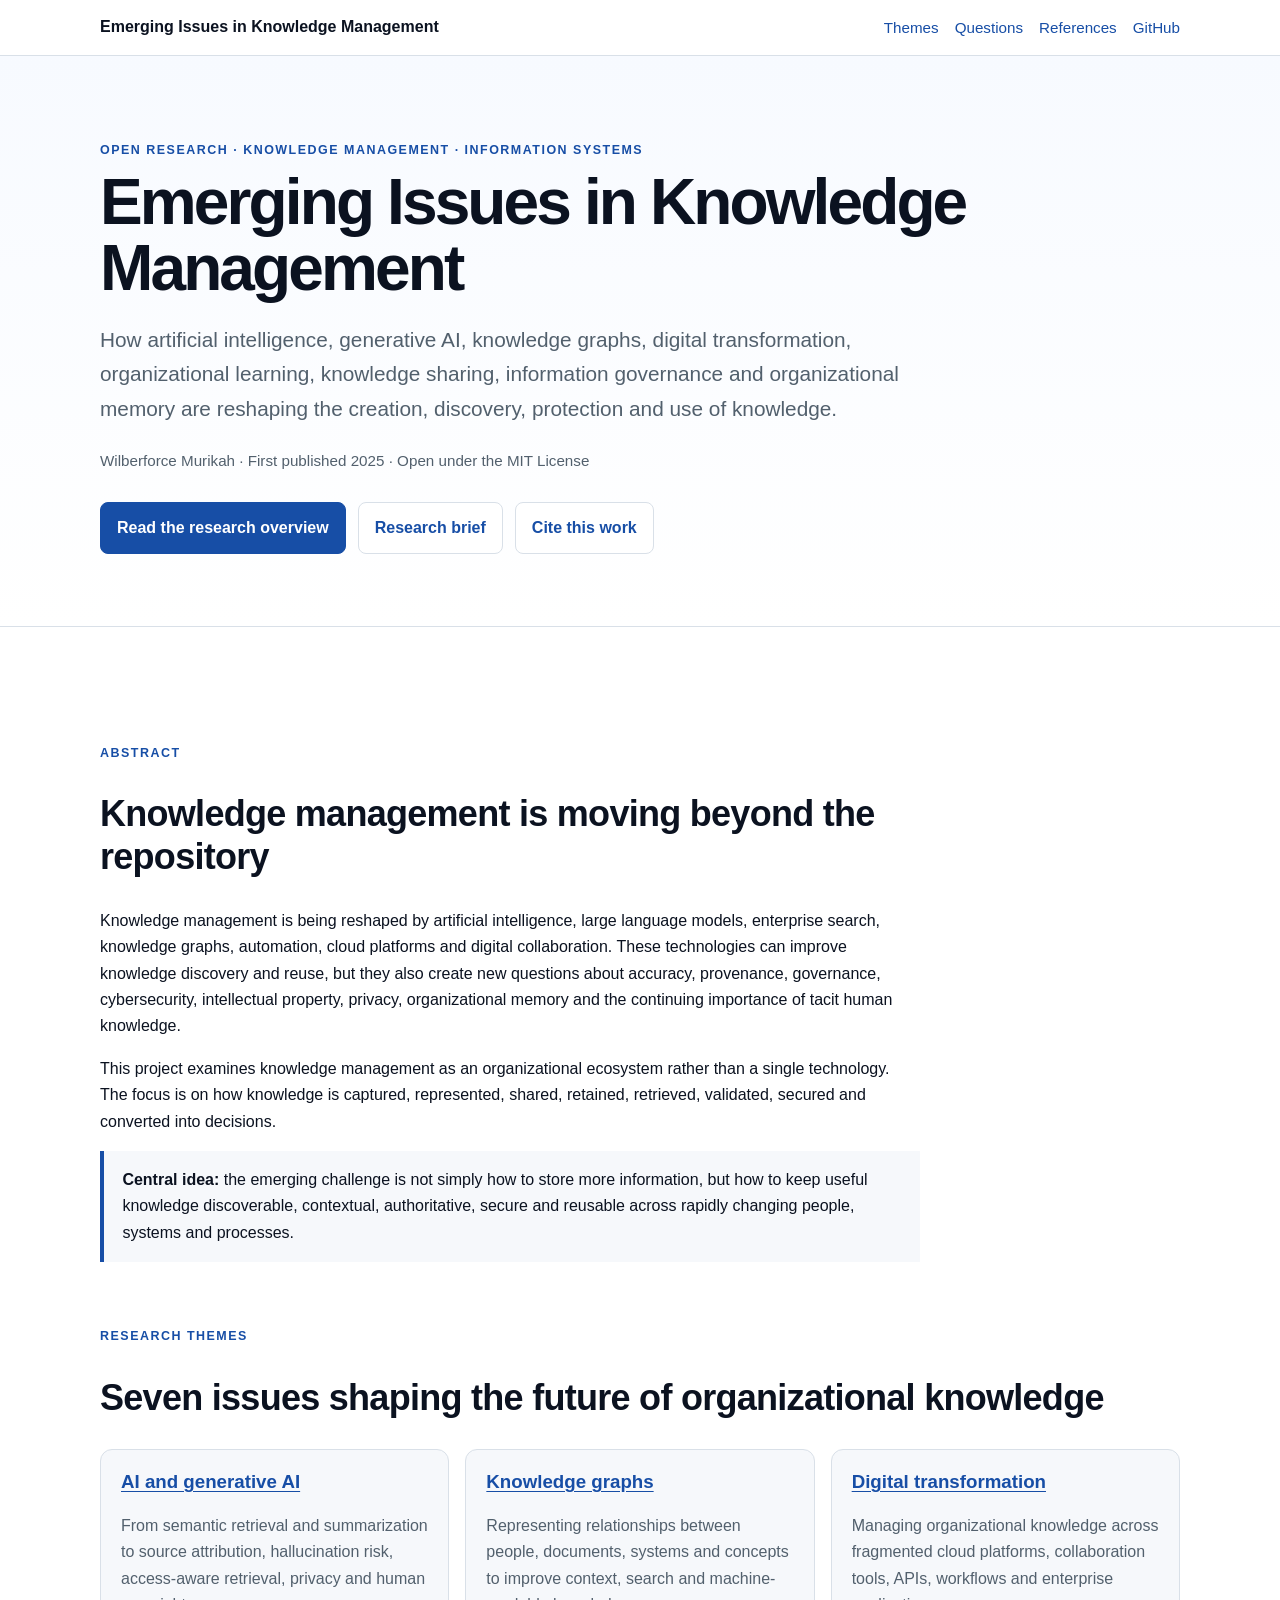
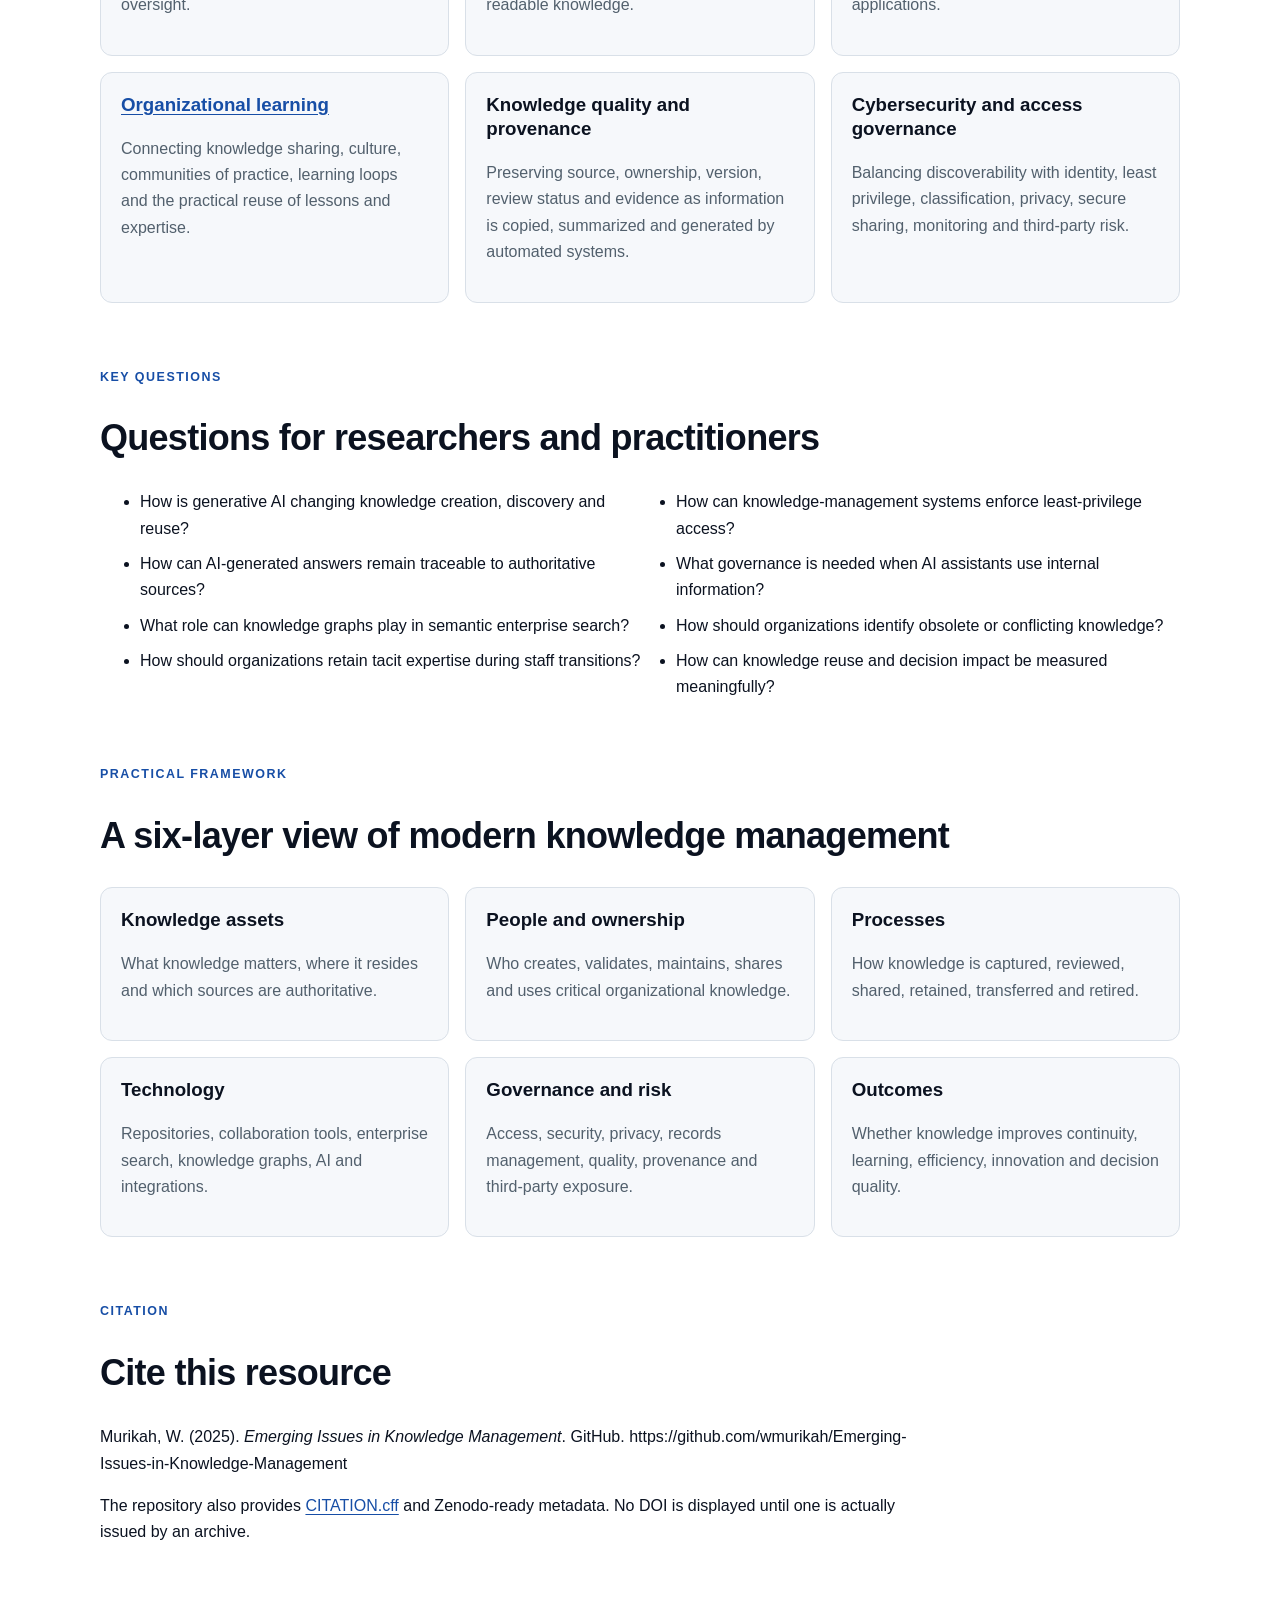
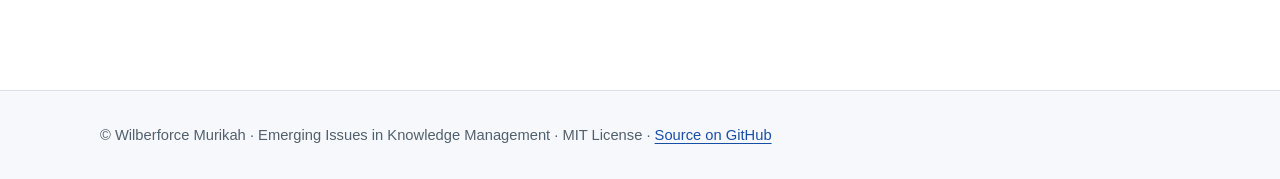
==== docs/index.html @ 7f4f055b "site: add search-optimized research landing page" ====
<!doctype html>
<html lang="en">
<head>
  <meta charset="utf-8">
  <meta name="viewport" content="width=device-width, initial-scale=1">
  <title>Emerging Issues in Knowledge Management | Wilberforce Murikah</title>
  <meta name="description" content="Open research on emerging issues in knowledge management: artificial intelligence, generative AI, knowledge graphs, digital transformation, organizational learning, knowledge sharing, knowledge retention, provenance, cybersecurity and organizational memory.">
  <meta name="author" content="Wilberforce Murikah">
  <meta name="keywords" content="knowledge management, artificial intelligence, generative AI, knowledge graphs, digital transformation, organizational learning, knowledge sharing, knowledge retention, organizational memory, information governance, information systems">
  <meta name="robots" content="index,follow,max-image-preview:large,max-snippet:-1,max-video-preview:-1">
  <link rel="canonical" href="https://wmurikah.github.io/Emerging-Issues-in-Knowledge-Management/">
  <link rel="stylesheet" href="styles.css">

  <meta property="og:type" content="article">
  <meta property="og:title" content="Emerging Issues in Knowledge Management">
  <meta property="og:description" content="Research on AI, knowledge graphs, digital transformation, organizational learning, knowledge sharing, knowledge retention and the future of organizational knowledge.">
  <meta property="og:url" content="https://wmurikah.github.io/Emerging-Issues-in-Knowledge-Management/">
  <meta property="og:site_name" content="Emerging Issues in Knowledge Management">
  <meta property="og:image" content="https://github.com/user-attachments/assets/1911fac4-5793-41a7-95f2-7dd977561d14">
  <meta name="twitter:card" content="summary_large_image">
  <meta name="twitter:title" content="Emerging Issues in Knowledge Management">
  <meta name="twitter:description" content="An open research resource on AI, knowledge graphs, digital transformation and organizational knowledge.">

  <meta name="citation_title" content="Emerging Issues in Knowledge Management">
  <meta name="citation_author" content="Murikah, Wilberforce">
  <meta name="citation_publication_date" content="2025">
  <meta name="citation_language" content="en">
  <meta name="citation_public_url" content="https://wmurikah.github.io/Emerging-Issues-in-Knowledge-Management/">

  <script type="application/ld+json">
  {
    "@context": "https://schema.org",
    "@type": "ScholarlyArticle",
    "headline": "Emerging Issues in Knowledge Management",
    "name": "Emerging Issues in Knowledge Management",
    "description": "An open research and learning resource examining artificial intelligence, generative AI, knowledge graphs, digital transformation, organizational learning, knowledge sharing, knowledge retention, provenance, information governance, cybersecurity and organizational memory.",
    "author": {
      "@type": "Person",
      "name": "Wilberforce Murikah",
      "url": "https://github.com/wmurikah"
    },
    "datePublished": "2025",
    "inLanguage": "en",
    "license": "https://opensource.org/license/mit",
    "url": "https://wmurikah.github.io/Emerging-Issues-in-Knowledge-Management/",
    "sameAs": "https://github.com/wmurikah/Emerging-Issues-in-Knowledge-Management",
    "keywords": [
      "knowledge management",
      "artificial intelligence",
      "generative AI",
      "knowledge graphs",
      "digital transformation",
      "organizational learning",
      "knowledge sharing",
      "knowledge retention",
      "organizational memory",
      "information governance",
      "information systems"
    ]
  }
  </script>
</head>
<body>
<a class="skip-link" href="#main">Skip to content</a>
<header class="site-header">
  <nav class="nav" aria-label="Primary navigation">
    <a class="brand" href="./">Emerging Issues in Knowledge Management</a>
    <div class="nav-links">
      <a href="#themes">Themes</a>
      <a href="#questions">Questions</a>
      <a href="references.html">References</a>
      <a href="https://github.com/wmurikah/Emerging-Issues-in-Knowledge-Management">GitHub</a>
    </div>
  </nav>
</header>

<section class="hero">
  <div class="hero-inner">
    <div class="eyebrow">Open research · Knowledge Management · Information Systems</div>
    <h1>Emerging Issues in Knowledge Management</h1>
    <p class="lead">How artificial intelligence, generative AI, knowledge graphs, digital transformation, organizational learning, knowledge sharing, information governance and organizational memory are reshaping the creation, discovery, protection and use of knowledge.</p>
    <p class="meta">Wilberforce Murikah · First published 2025 · Open under the MIT License</p>
    <div class="actions">
      <a class="button primary" href="#abstract">Read the research overview</a>
      <a class="button" href="https://github.com/wmurikah/Emerging-Issues-in-Knowledge-Management/blob/main/research-brief.md">Research brief</a>
      <a class="button" href="https://github.com/wmurikah/Emerging-Issues-in-Knowledge-Management/blob/main/CITATION.cff">Cite this work</a>
    </div>
  </div>
</section>

<main id="main">
  <section id="abstract">
    <div class="eyebrow">Abstract</div>
    <div class="copy">
      <h2>Knowledge management is moving beyond the repository</h2>
      <p>Knowledge management is being reshaped by artificial intelligence, large language models, enterprise search, knowledge graphs, automation, cloud platforms and digital collaboration. These technologies can improve knowledge discovery and reuse, but they also create new questions about accuracy, provenance, governance, cybersecurity, intellectual property, privacy, organizational memory and the continuing importance of tacit human knowledge.</p>
      <p>This project examines knowledge management as an organizational ecosystem rather than a single technology. The focus is on how knowledge is captured, represented, shared, retained, retrieved, validated, secured and converted into decisions.</p>
      <div class="callout"><strong>Central idea:</strong> the emerging challenge is not simply how to store more information, but how to keep useful knowledge discoverable, contextual, authoritative, secure and reusable across rapidly changing people, systems and processes.</div>
    </div>
  </section>

  <section id="themes">
    <div class="eyebrow">Research themes</div>
    <h2>Seven issues shaping the future of organizational knowledge</h2>
    <div class="grid">
      <article class="card">
        <h3><a href="ai-in-knowledge-management.html">AI and generative AI</a></h3>
        <p>From semantic retrieval and summarization to source attribution, hallucination risk, access-aware retrieval, privacy and human oversight.</p>
      </article>
      <article class="card">
        <h3><a href="knowledge-graphs.html">Knowledge graphs</a></h3>
        <p>Representing relationships between people, documents, systems and concepts to improve context, search and machine-readable knowledge.</p>
      </article>
      <article class="card">
        <h3><a href="digital-transformation.html">Digital transformation</a></h3>
        <p>Managing organizational knowledge across fragmented cloud platforms, collaboration tools, APIs, workflows and enterprise applications.</p>
      </article>
      <article class="card">
        <h3><a href="organizational-learning.html">Organizational learning</a></h3>
        <p>Connecting knowledge sharing, culture, communities of practice, learning loops and the practical reuse of lessons and expertise.</p>
      </article>
      <article class="card">
        <h3>Knowledge quality and provenance</h3>
        <p>Preserving source, ownership, version, review status and evidence as information is copied, summarized and generated by automated systems.</p>
      </article>
      <article class="card">
        <h3>Cybersecurity and access governance</h3>
        <p>Balancing discoverability with identity, least privilege, classification, privacy, secure sharing, monitoring and third-party risk.</p>
      </article>
    </div>
  </section>

  <section id="questions">
    <div class="eyebrow">Key questions</div>
    <h2>Questions for researchers and practitioners</h2>
    <ul class="topic-list">
      <li>How is generative AI changing knowledge creation, discovery and reuse?</li>
      <li>How can AI-generated answers remain traceable to authoritative sources?</li>
      <li>What role can knowledge graphs play in semantic enterprise search?</li>
      <li>How should organizations retain tacit expertise during staff transitions?</li>
      <li>How can knowledge-management systems enforce least-privilege access?</li>
      <li>What governance is needed when AI assistants use internal information?</li>
      <li>How should organizations identify obsolete or conflicting knowledge?</li>
      <li>How can knowledge reuse and decision impact be measured meaningfully?</li>
    </ul>
  </section>

  <section>
    <div class="eyebrow">Practical framework</div>
    <h2>A six-layer view of modern knowledge management</h2>
    <div class="grid">
      <article class="card"><h3>Knowledge assets</h3><p>What knowledge matters, where it resides and which sources are authoritative.</p></article>
      <article class="card"><h3>People and ownership</h3><p>Who creates, validates, maintains, shares and uses critical organizational knowledge.</p></article>
      <article class="card"><h3>Processes</h3><p>How knowledge is captured, reviewed, shared, retained, transferred and retired.</p></article>
      <article class="card"><h3>Technology</h3><p>Repositories, collaboration tools, enterprise search, knowledge graphs, AI and integrations.</p></article>
      <article class="card"><h3>Governance and risk</h3><p>Access, security, privacy, records management, quality, provenance and third-party exposure.</p></article>
      <article class="card"><h3>Outcomes</h3><p>Whether knowledge improves continuity, learning, efficiency, innovation and decision quality.</p></article>
    </div>
  </section>

  <section>
    <div class="eyebrow">Citation</div>
    <div class="copy">
      <h2>Cite this resource</h2>
      <p>Murikah, W. (2025). <em>Emerging Issues in Knowledge Management</em>. GitHub. https://github.com/wmurikah/Emerging-Issues-in-Knowledge-Management</p>
      <p>The repository also provides <a href="https://github.com/wmurikah/Emerging-Issues-in-Knowledge-Management/blob/main/CITATION.cff">CITATION.cff</a> and Zenodo-ready metadata. No DOI is displayed until one is actually issued by an archive.</p>
    </div>
  </section>
</main>

<footer class="site-footer">
  <div class="footer-inner">© Wilberforce Murikah · Emerging Issues in Knowledge Management · MIT License · <a href="https://github.com/wmurikah/Emerging-Issues-in-Knowledge-Management">Source on GitHub</a></div>
</footer>
</body>
</html>
---- docs/styles.css ----
:root {
  --ink: #0b1220;
  --muted: #52606d;
  --paper: #ffffff;
  --surface: #f6f8fb;
  --line: #d9e0e8;
  --accent: #174ea6;
  --accent-dark: #10386f;
  --max: 1120px;
}

* { box-sizing: border-box; }
html { scroll-behavior: smooth; }
body {
  margin: 0;
  color: var(--ink);
  background: var(--paper);
  font-family: Inter, ui-sans-serif, -apple-system, BlinkMacSystemFont, "Segoe UI", sans-serif;
  line-height: 1.65;
}

a { color: var(--accent); text-underline-offset: 3px; }
a:hover { color: var(--accent-dark); }

.skip-link {
  position: absolute;
  left: -9999px;
  top: 0;
}
.skip-link:focus {
  left: 1rem;
  top: 1rem;
  z-index: 1000;
  background: #fff;
  padding: .75rem 1rem;
  border: 2px solid var(--ink);
}

.site-header {
  border-bottom: 1px solid var(--line);
  background: rgba(255,255,255,.96);
  position: sticky;
  top: 0;
  z-index: 20;
}
.nav {
  max-width: var(--max);
  margin: 0 auto;
  padding: .9rem 1.25rem;
  display: flex;
  gap: 1rem;
  align-items: center;
  justify-content: space-between;
}
.brand { font-weight: 750; color: var(--ink); text-decoration: none; }
.nav-links { display: flex; gap: 1rem; flex-wrap: wrap; }
.nav-links a { text-decoration: none; font-size: .95rem; }

.hero {
  background: linear-gradient(180deg, #f7faff 0%, #ffffff 100%);
  border-bottom: 1px solid var(--line);
}
.hero-inner {
  max-width: var(--max);
  margin: 0 auto;
  padding: 5.25rem 1.25rem 4.5rem;
}
.eyebrow {
  text-transform: uppercase;
  letter-spacing: .12em;
  font-size: .78rem;
  font-weight: 750;
  color: var(--accent);
}
h1 {
  max-width: 900px;
  font-size: clamp(2.4rem, 5vw, 4.7rem);
  line-height: 1.03;
  letter-spacing: -.045em;
  margin: .6rem 0 1.2rem;
}
.lead {
  max-width: 800px;
  font-size: clamp(1.05rem, 1.8vw, 1.3rem);
  color: var(--muted);
}
.meta { color: var(--muted); font-size: .95rem; margin-top: 1.4rem; }
.actions { display: flex; flex-wrap: wrap; gap: .75rem; margin-top: 1.8rem; }
.button {
  display: inline-block;
  border-radius: 8px;
  padding: .72rem 1rem;
  font-weight: 650;
  text-decoration: none;
  border: 1px solid var(--line);
  background: #fff;
}
.button.primary { color: #fff; background: var(--accent); border-color: var(--accent); }
.button.primary:hover { background: var(--accent-dark); color: #fff; }

main { max-width: var(--max); margin: 0 auto; padding: 3.25rem 1.25rem 5rem; }
section { margin: 0 0 4rem; }
h2 { font-size: clamp(1.65rem, 3vw, 2.25rem); line-height: 1.18; letter-spacing: -.02em; }
h3 { line-height: 1.3; }
.copy { max-width: 820px; }
.grid {
  display: grid;
  grid-template-columns: repeat(3, minmax(0, 1fr));
  gap: 1rem;
}
.card {
  border: 1px solid var(--line);
  background: var(--surface);
  border-radius: 12px;
  padding: 1.25rem;
}
.card h3 { margin-top: 0; }
.card p { color: var(--muted); }
.callout {
  border-left: 4px solid var(--accent);
  background: var(--surface);
  padding: 1rem 1.15rem;
  max-width: 860px;
}
.topic-list { columns: 2; column-gap: 2rem; }
.topic-list li { margin-bottom: .55rem; break-inside: avoid; }

.page-title { max-width: 850px; padding: 3.5rem 0 1rem; }
.page-title h1 { font-size: clamp(2.2rem, 4vw, 3.8rem); }
.breadcrumb { font-size: .92rem; color: var(--muted); }

.site-footer { border-top: 1px solid var(--line); background: var(--surface); }
.footer-inner {
  max-width: var(--max);
  margin: 0 auto;
  padding: 2rem 1.25rem;
  color: var(--muted);
  font-size: .92rem;
}

code { background: var(--surface); padding: .12rem .3rem; border-radius: 4px; }

@media (max-width: 800px) {
  .grid { grid-template-columns: 1fr; }
  .nav { align-items: flex-start; flex-direction: column; }
  .topic-list { columns: 1; }
  .hero-inner { padding-top: 3.25rem; }
}
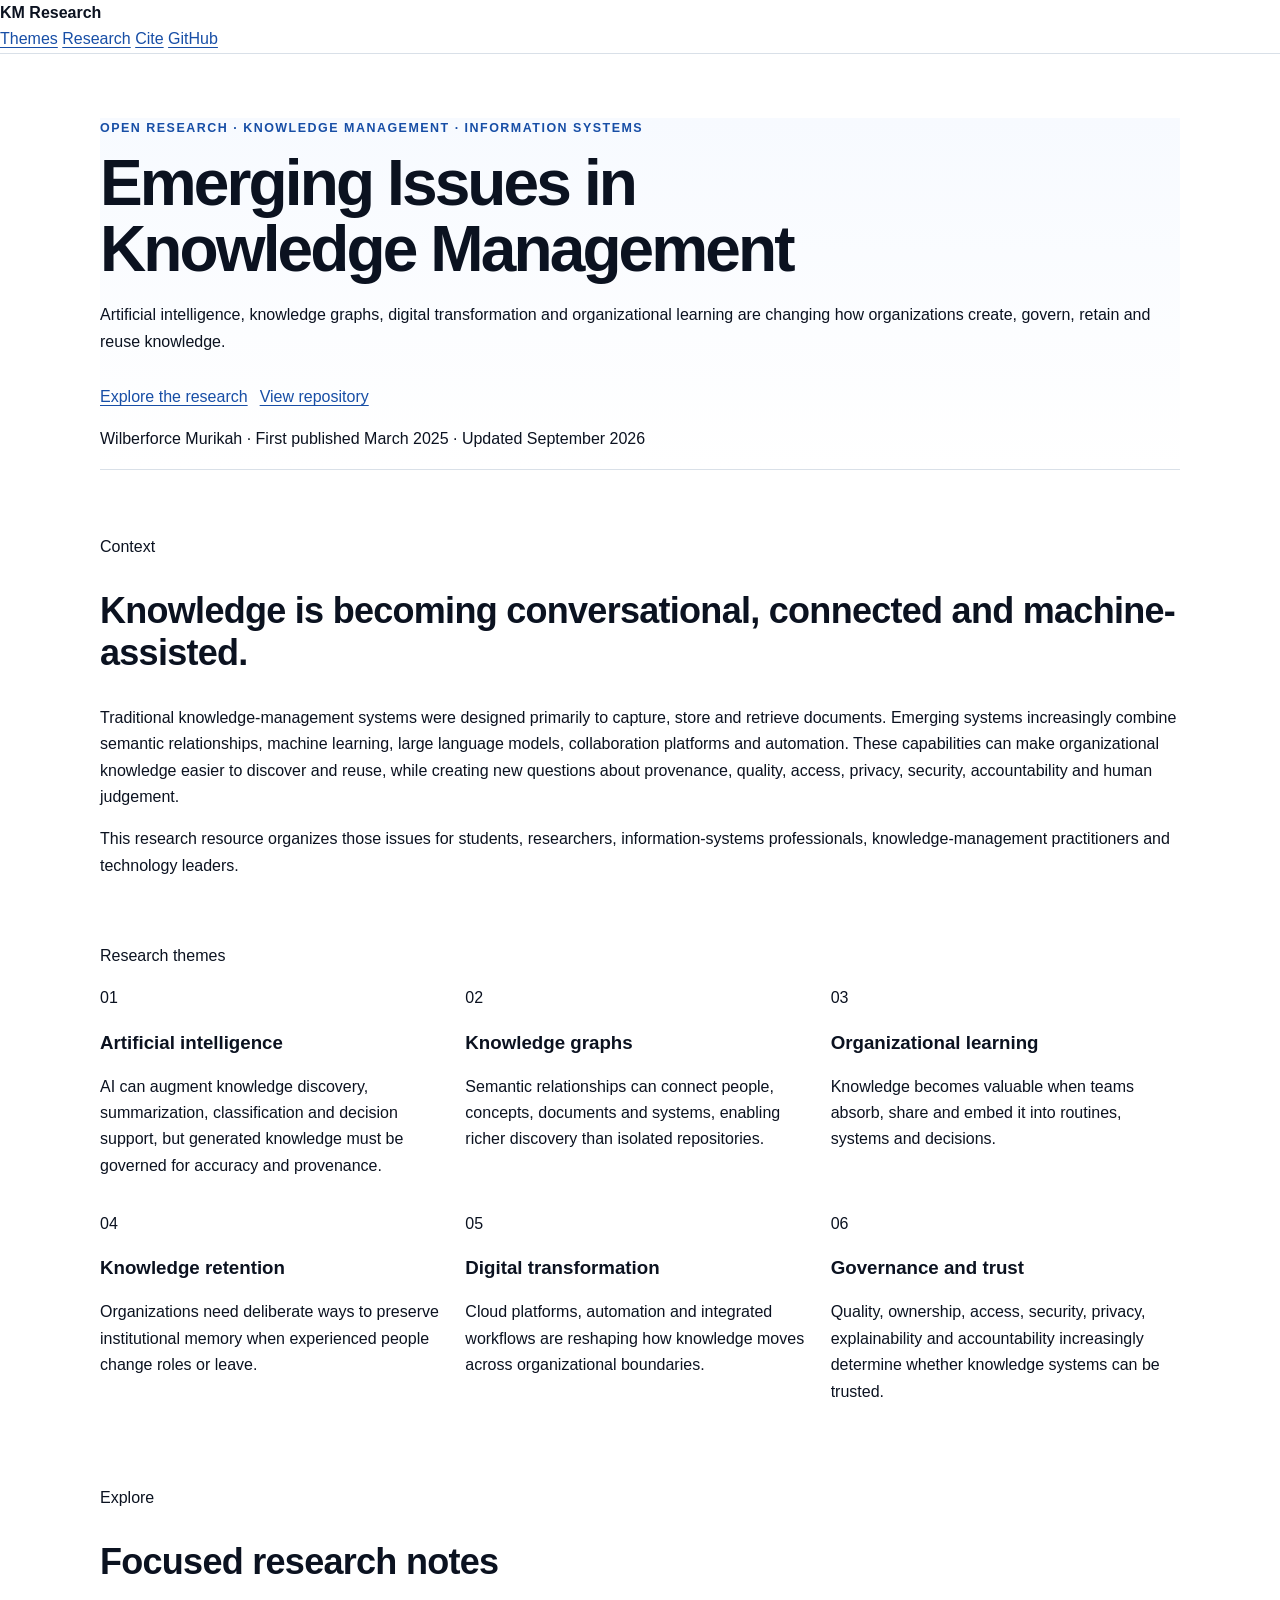
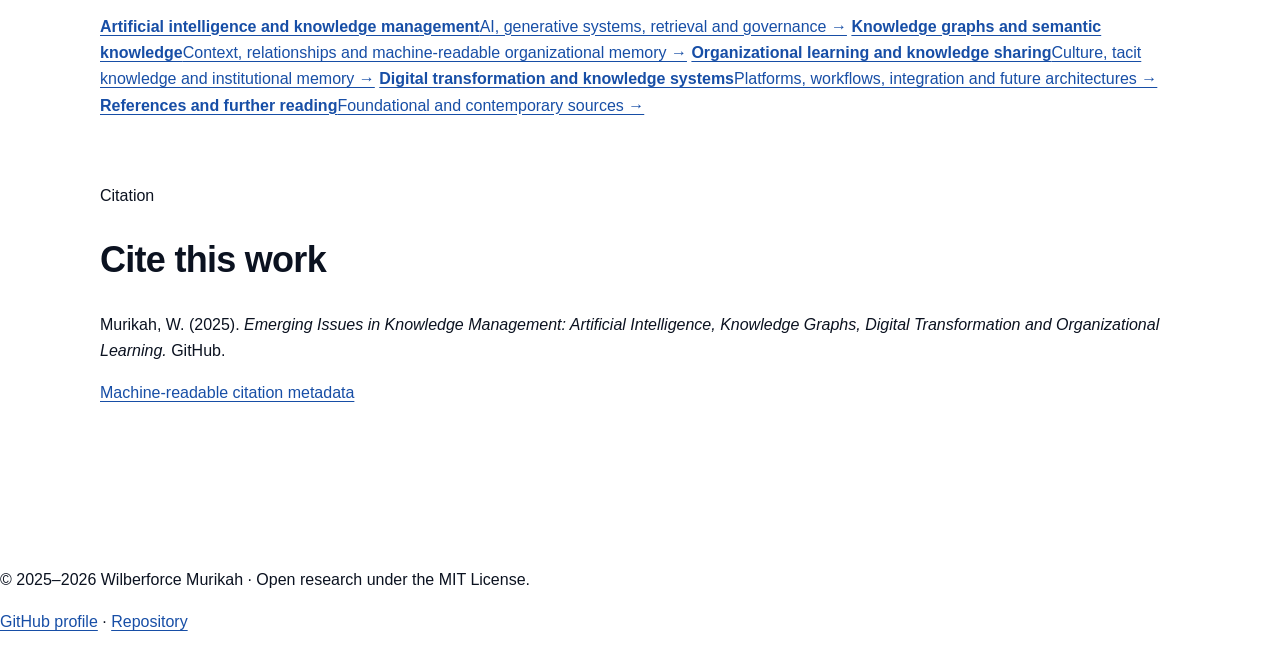
==== commit eb7310fe: "Add GitHub Pages research landing site" ====
--- a/docs/index.html
+++ b/docs/index.html
@@ -2,174 +2,104 @@
 <html lang="en">
 <head>
   <meta charset="utf-8">
-  <meta name="viewport" content="width=device-width, initial-scale=1">
+  <meta name="viewport" content="width=device-width,initial-scale=1">
   <title>Emerging Issues in Knowledge Management | Wilberforce Murikah</title>
-  <meta name="description" content="Open research on emerging issues in knowledge management: artificial intelligence, generative AI, knowledge graphs, digital transformation, organizational learning, knowledge sharing, knowledge retention, provenance, cybersecurity and organizational memory.">
+  <meta name="description" content="Research on emerging issues in knowledge management, including artificial intelligence, generative AI, knowledge graphs, digital transformation, organizational learning, knowledge sharing and knowledge retention.">
+  <meta name="keywords" content="knowledge management, emerging issues in knowledge management, artificial intelligence, generative AI, knowledge graphs, digital transformation, organizational learning, knowledge sharing, knowledge retention, information systems">
   <meta name="author" content="Wilberforce Murikah">
-  <meta name="keywords" content="knowledge management, artificial intelligence, generative AI, knowledge graphs, digital transformation, organizational learning, knowledge sharing, knowledge retention, organizational memory, information governance, information systems">
-  <meta name="robots" content="index,follow,max-image-preview:large,max-snippet:-1,max-video-preview:-1">
+  <meta name="robots" content="index,follow,max-image-preview:large">
   <link rel="canonical" href="https://wmurikah.github.io/Emerging-Issues-in-Knowledge-Management/">
   <link rel="stylesheet" href="styles.css">
-
   <meta property="og:type" content="article">
   <meta property="og:title" content="Emerging Issues in Knowledge Management">
-  <meta property="og:description" content="Research on AI, knowledge graphs, digital transformation, organizational learning, knowledge sharing, knowledge retention and the future of organizational knowledge.">
+  <meta property="og:description" content="Artificial intelligence, knowledge graphs, digital transformation and organizational learning in modern knowledge management.">
   <meta property="og:url" content="https://wmurikah.github.io/Emerging-Issues-in-Knowledge-Management/">
-  <meta property="og:site_name" content="Emerging Issues in Knowledge Management">
-  <meta property="og:image" content="https://github.com/user-attachments/assets/1911fac4-5793-41a7-95f2-7dd977561d14">
   <meta name="twitter:card" content="summary_large_image">
-  <meta name="twitter:title" content="Emerging Issues in Knowledge Management">
-  <meta name="twitter:description" content="An open research resource on AI, knowledge graphs, digital transformation and organizational knowledge.">
-
-  <meta name="citation_title" content="Emerging Issues in Knowledge Management">
-  <meta name="citation_author" content="Murikah, Wilberforce">
-  <meta name="citation_publication_date" content="2025">
+  <meta name="citation_title" content="Emerging Issues in Knowledge Management: Artificial Intelligence, Knowledge Graphs, Digital Transformation and Organizational Learning">
+  <meta name="citation_author" content="Wilberforce Murikah">
+  <meta name="citation_publication_date" content="2025/03/09">
   <meta name="citation_language" content="en">
-  <meta name="citation_public_url" content="https://wmurikah.github.io/Emerging-Issues-in-Knowledge-Management/">
-
+  <meta name="citation_technical_report_institution" content="Independent Research">
   <script type="application/ld+json">
   {
-    "@context": "https://schema.org",
-    "@type": "ScholarlyArticle",
-    "headline": "Emerging Issues in Knowledge Management",
-    "name": "Emerging Issues in Knowledge Management",
-    "description": "An open research and learning resource examining artificial intelligence, generative AI, knowledge graphs, digital transformation, organizational learning, knowledge sharing, knowledge retention, provenance, information governance, cybersecurity and organizational memory.",
-    "author": {
-      "@type": "Person",
-      "name": "Wilberforce Murikah",
-      "url": "https://github.com/wmurikah"
-    },
-    "datePublished": "2025",
-    "inLanguage": "en",
-    "license": "https://opensource.org/license/mit",
-    "url": "https://wmurikah.github.io/Emerging-Issues-in-Knowledge-Management/",
-    "sameAs": "https://github.com/wmurikah/Emerging-Issues-in-Knowledge-Management",
-    "keywords": [
-      "knowledge management",
-      "artificial intelligence",
-      "generative AI",
-      "knowledge graphs",
-      "digital transformation",
-      "organizational learning",
-      "knowledge sharing",
-      "knowledge retention",
-      "organizational memory",
-      "information governance",
-      "information systems"
-    ]
+    "@context":"https://schema.org",
+    "@type":"ScholarlyArticle",
+    "headline":"Emerging Issues in Knowledge Management: Artificial Intelligence, Knowledge Graphs, Digital Transformation and Organizational Learning",
+    "name":"Emerging Issues in Knowledge Management",
+    "author":{"@type":"Person","name":"Wilberforce Murikah","url":"https://github.com/wmurikah"},
+    "datePublished":"2025-03-09",
+    "dateModified":"2026-09-17",
+    "license":"https://opensource.org/licenses/MIT",
+    "url":"https://wmurikah.github.io/Emerging-Issues-in-Knowledge-Management/",
+    "sameAs":"https://github.com/wmurikah/Emerging-Issues-in-Knowledge-Management",
+    "keywords":["knowledge management","artificial intelligence","generative AI","knowledge graphs","digital transformation","organizational learning","knowledge sharing","knowledge retention","information systems","knowledge governance"],
+    "abstract":"An open research resource examining how artificial intelligence, generative AI, knowledge graphs, digital transformation, organizational learning and governance are reshaping knowledge management."
   }
   </script>
 </head>
 <body>
-<a class="skip-link" href="#main">Skip to content</a>
-<header class="site-header">
-  <nav class="nav" aria-label="Primary navigation">
-    <a class="brand" href="./">Emerging Issues in Knowledge Management</a>
-    <div class="nav-links">
+  <header class="site-header">
+    <a class="brand" href="./">KM Research</a>
+    <nav aria-label="Primary navigation">
       <a href="#themes">Themes</a>
-      <a href="#questions">Questions</a>
-      <a href="references.html">References</a>
+      <a href="#research">Research</a>
+      <a href="#citation">Cite</a>
       <a href="https://github.com/wmurikah/Emerging-Issues-in-Knowledge-Management">GitHub</a>
-    </div>
-  </nav>
-</header>
+    </nav>
+  </header>
 
-<section class="hero">
-  <div class="hero-inner">
-    <div class="eyebrow">Open research · Knowledge Management · Information Systems</div>
-    <h1>Emerging Issues in Knowledge Management</h1>
-    <p class="lead">How artificial intelligence, generative AI, knowledge graphs, digital transformation, organizational learning, knowledge sharing, information governance and organizational memory are reshaping the creation, discovery, protection and use of knowledge.</p>
-    <p class="meta">Wilberforce Murikah · First published 2025 · Open under the MIT License</p>
-    <div class="actions">
-      <a class="button primary" href="#abstract">Read the research overview</a>
-      <a class="button" href="https://github.com/wmurikah/Emerging-Issues-in-Knowledge-Management/blob/main/research-brief.md">Research brief</a>
-      <a class="button" href="https://github.com/wmurikah/Emerging-Issues-in-Knowledge-Management/blob/main/CITATION.cff">Cite this work</a>
-    </div>
-  </div>
-</section>
+  <main>
+    <section class="hero">
+      <p class="eyebrow">Open research · Knowledge management · Information systems</p>
+      <h1>Emerging Issues in<br>Knowledge Management</h1>
+      <p class="dek">Artificial intelligence, knowledge graphs, digital transformation and organizational learning are changing how organizations create, govern, retain and reuse knowledge.</p>
+      <div class="actions">
+        <a class="primary" href="#research">Explore the research</a>
+        <a class="secondary" href="https://github.com/wmurikah/Emerging-Issues-in-Knowledge-Management">View repository</a>
+      </div>
+      <p class="byline">Wilberforce Murikah · First published March 2025 · Updated September 2026</p>
+    </section>
 
-<main id="main">
-  <section id="abstract">
-    <div class="eyebrow">Abstract</div>
-    <div class="copy">
-      <h2>Knowledge management is moving beyond the repository</h2>
-      <p>Knowledge management is being reshaped by artificial intelligence, large language models, enterprise search, knowledge graphs, automation, cloud platforms and digital collaboration. These technologies can improve knowledge discovery and reuse, but they also create new questions about accuracy, provenance, governance, cybersecurity, intellectual property, privacy, organizational memory and the continuing importance of tacit human knowledge.</p>
-      <p>This project examines knowledge management as an organizational ecosystem rather than a single technology. The focus is on how knowledge is captured, represented, shared, retained, retrieved, validated, secured and converted into decisions.</p>
-      <div class="callout"><strong>Central idea:</strong> the emerging challenge is not simply how to store more information, but how to keep useful knowledge discoverable, contextual, authoritative, secure and reusable across rapidly changing people, systems and processes.</div>
-    </div>
-  </section>
+    <section class="intro" aria-labelledby="about-heading">
+      <p class="section-label">Context</p>
+      <h2 id="about-heading">Knowledge is becoming conversational, connected and machine-assisted.</h2>
+      <p>Traditional knowledge-management systems were designed primarily to capture, store and retrieve documents. Emerging systems increasingly combine semantic relationships, machine learning, large language models, collaboration platforms and automation. These capabilities can make organizational knowledge easier to discover and reuse, while creating new questions about provenance, quality, access, privacy, security, accountability and human judgement.</p>
+      <p>This research resource organizes those issues for students, researchers, information-systems professionals, knowledge-management practitioners and technology leaders.</p>
+    </section>
 
-  <section id="themes">
-    <div class="eyebrow">Research themes</div>
-    <h2>Seven issues shaping the future of organizational knowledge</h2>
-    <div class="grid">
-      <article class="card">
-        <h3><a href="ai-in-knowledge-management.html">AI and generative AI</a></h3>
-        <p>From semantic retrieval and summarization to source attribution, hallucination risk, access-aware retrieval, privacy and human oversight.</p>
-      </article>
-      <article class="card">
-        <h3><a href="knowledge-graphs.html">Knowledge graphs</a></h3>
-        <p>Representing relationships between people, documents, systems and concepts to improve context, search and machine-readable knowledge.</p>
-      </article>
-      <article class="card">
-        <h3><a href="digital-transformation.html">Digital transformation</a></h3>
-        <p>Managing organizational knowledge across fragmented cloud platforms, collaboration tools, APIs, workflows and enterprise applications.</p>
-      </article>
-      <article class="card">
-        <h3><a href="organizational-learning.html">Organizational learning</a></h3>
-        <p>Connecting knowledge sharing, culture, communities of practice, learning loops and the practical reuse of lessons and expertise.</p>
-      </article>
-      <article class="card">
-        <h3>Knowledge quality and provenance</h3>
-        <p>Preserving source, ownership, version, review status and evidence as information is copied, summarized and generated by automated systems.</p>
-      </article>
-      <article class="card">
-        <h3>Cybersecurity and access governance</h3>
-        <p>Balancing discoverability with identity, least privilege, classification, privacy, secure sharing, monitoring and third-party risk.</p>
-      </article>
-    </div>
-  </section>
+    <section id="themes" class="section">
+      <p class="section-label">Research themes</p>
+      <div class="grid">
+        <article><span>01</span><h3>Artificial intelligence</h3><p>AI can augment knowledge discovery, summarization, classification and decision support, but generated knowledge must be governed for accuracy and provenance.</p></article>
+        <article><span>02</span><h3>Knowledge graphs</h3><p>Semantic relationships can connect people, concepts, documents and systems, enabling richer discovery than isolated repositories.</p></article>
+        <article><span>03</span><h3>Organizational learning</h3><p>Knowledge becomes valuable when teams absorb, share and embed it into routines, systems and decisions.</p></article>
+        <article><span>04</span><h3>Knowledge retention</h3><p>Organizations need deliberate ways to preserve institutional memory when experienced people change roles or leave.</p></article>
+        <article><span>05</span><h3>Digital transformation</h3><p>Cloud platforms, automation and integrated workflows are reshaping how knowledge moves across organizational boundaries.</p></article>
+        <article><span>06</span><h3>Governance and trust</h3><p>Quality, ownership, access, security, privacy, explainability and accountability increasingly determine whether knowledge systems can be trusted.</p></article>
+      </div>
+    </section>
 
-  <section id="questions">
-    <div class="eyebrow">Key questions</div>
-    <h2>Questions for researchers and practitioners</h2>
-    <ul class="topic-list">
-      <li>How is generative AI changing knowledge creation, discovery and reuse?</li>
-      <li>How can AI-generated answers remain traceable to authoritative sources?</li>
-      <li>What role can knowledge graphs play in semantic enterprise search?</li>
-      <li>How should organizations retain tacit expertise during staff transitions?</li>
-      <li>How can knowledge-management systems enforce least-privilege access?</li>
-      <li>What governance is needed when AI assistants use internal information?</li>
-      <li>How should organizations identify obsolete or conflicting knowledge?</li>
-      <li>How can knowledge reuse and decision impact be measured meaningfully?</li>
-    </ul>
-  </section>
+    <section id="research" class="section research-list">
+      <p class="section-label">Explore</p>
+      <h2>Focused research notes</h2>
+      <a href="artificial-intelligence.html"><strong>Artificial intelligence and knowledge management</strong><span>AI, generative systems, retrieval and governance →</span></a>
+      <a href="knowledge-graphs.html"><strong>Knowledge graphs and semantic knowledge</strong><span>Context, relationships and machine-readable organizational memory →</span></a>
+      <a href="organizational-learning.html"><strong>Organizational learning and knowledge sharing</strong><span>Culture, tacit knowledge and institutional memory →</span></a>
+      <a href="digital-transformation.html"><strong>Digital transformation and knowledge systems</strong><span>Platforms, workflows, integration and future architectures →</span></a>
+      <a href="references.html"><strong>References and further reading</strong><span>Foundational and contemporary sources →</span></a>
+    </section>
 
-  <section>
-    <div class="eyebrow">Practical framework</div>
-    <h2>A six-layer view of modern knowledge management</h2>
-    <div class="grid">
-      <article class="card"><h3>Knowledge assets</h3><p>What knowledge matters, where it resides and which sources are authoritative.</p></article>
-      <article class="card"><h3>People and ownership</h3><p>Who creates, validates, maintains, shares and uses critical organizational knowledge.</p></article>
-      <article class="card"><h3>Processes</h3><p>How knowledge is captured, reviewed, shared, retained, transferred and retired.</p></article>
-      <article class="card"><h3>Technology</h3><p>Repositories, collaboration tools, enterprise search, knowledge graphs, AI and integrations.</p></article>
-      <article class="card"><h3>Governance and risk</h3><p>Access, security, privacy, records management, quality, provenance and third-party exposure.</p></article>
-      <article class="card"><h3>Outcomes</h3><p>Whether knowledge improves continuity, learning, efficiency, innovation and decision quality.</p></article>
-    </div>
-  </section>
+    <section id="citation" class="citation">
+      <p class="section-label">Citation</p>
+      <h2>Cite this work</h2>
+      <p>Murikah, W. (2025). <em>Emerging Issues in Knowledge Management: Artificial Intelligence, Knowledge Graphs, Digital Transformation and Organizational Learning.</em> GitHub.</p>
+      <p><a href="https://github.com/wmurikah/Emerging-Issues-in-Knowledge-Management/blob/main/CITATION.cff">Machine-readable citation metadata</a></p>
+    </section>
+  </main>
 
-  <section>
-    <div class="eyebrow">Citation</div>
-    <div class="copy">
-      <h2>Cite this resource</h2>
-      <p>Murikah, W. (2025). <em>Emerging Issues in Knowledge Management</em>. GitHub. https://github.com/wmurikah/Emerging-Issues-in-Knowledge-Management</p>
-      <p>The repository also provides <a href="https://github.com/wmurikah/Emerging-Issues-in-Knowledge-Management/blob/main/CITATION.cff">CITATION.cff</a> and Zenodo-ready metadata. No DOI is displayed until one is actually issued by an archive.</p>
-    </div>
-  </section>
-</main>
-
-<footer class="site-footer">
-  <div class="footer-inner">© Wilberforce Murikah · Emerging Issues in Knowledge Management · MIT License · <a href="https://github.com/wmurikah/Emerging-Issues-in-Knowledge-Management">Source on GitHub</a></div>
-</footer>
+  <footer>
+    <p>© 2025–2026 Wilberforce Murikah · Open research under the MIT License.</p>
+    <p><a href="https://github.com/wmurikah">GitHub profile</a> · <a href="https://github.com/wmurikah/Emerging-Issues-in-Knowledge-Management">Repository</a></p>
+  </footer>
 </body>
 </html>
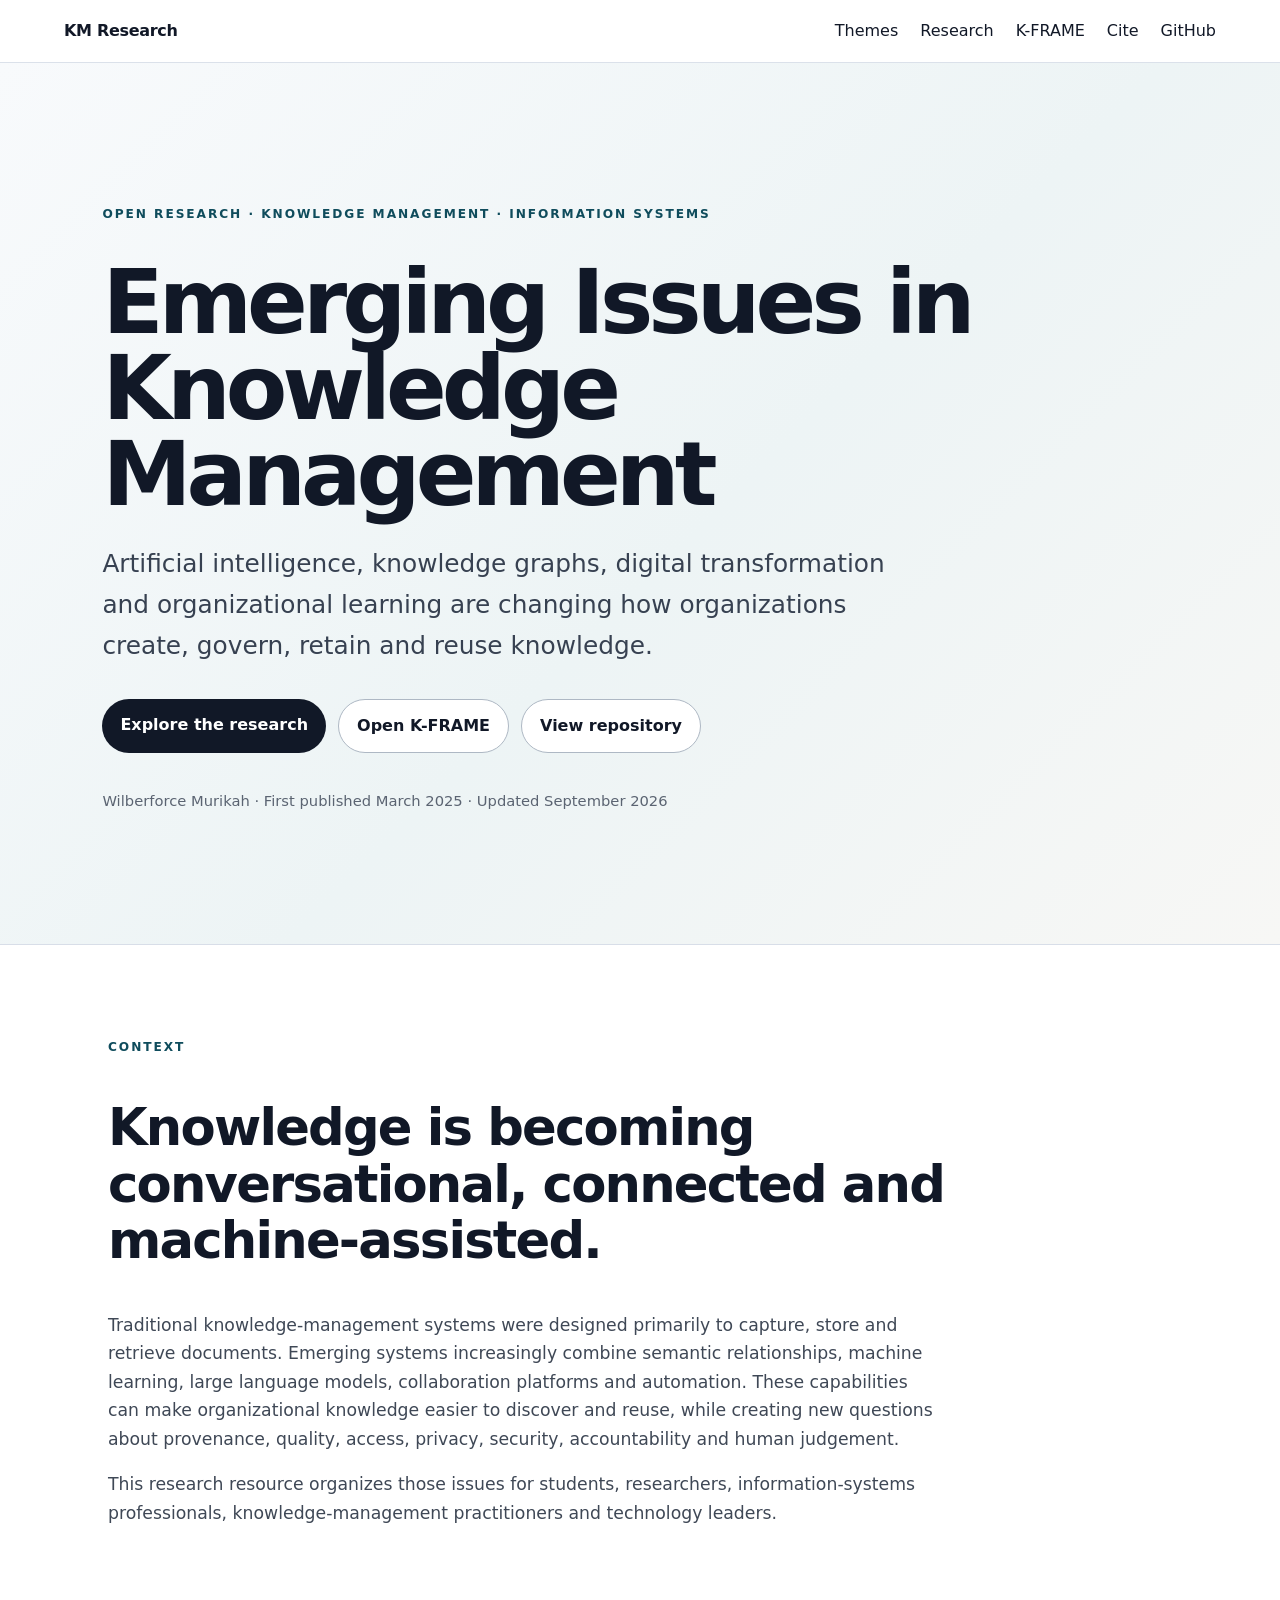
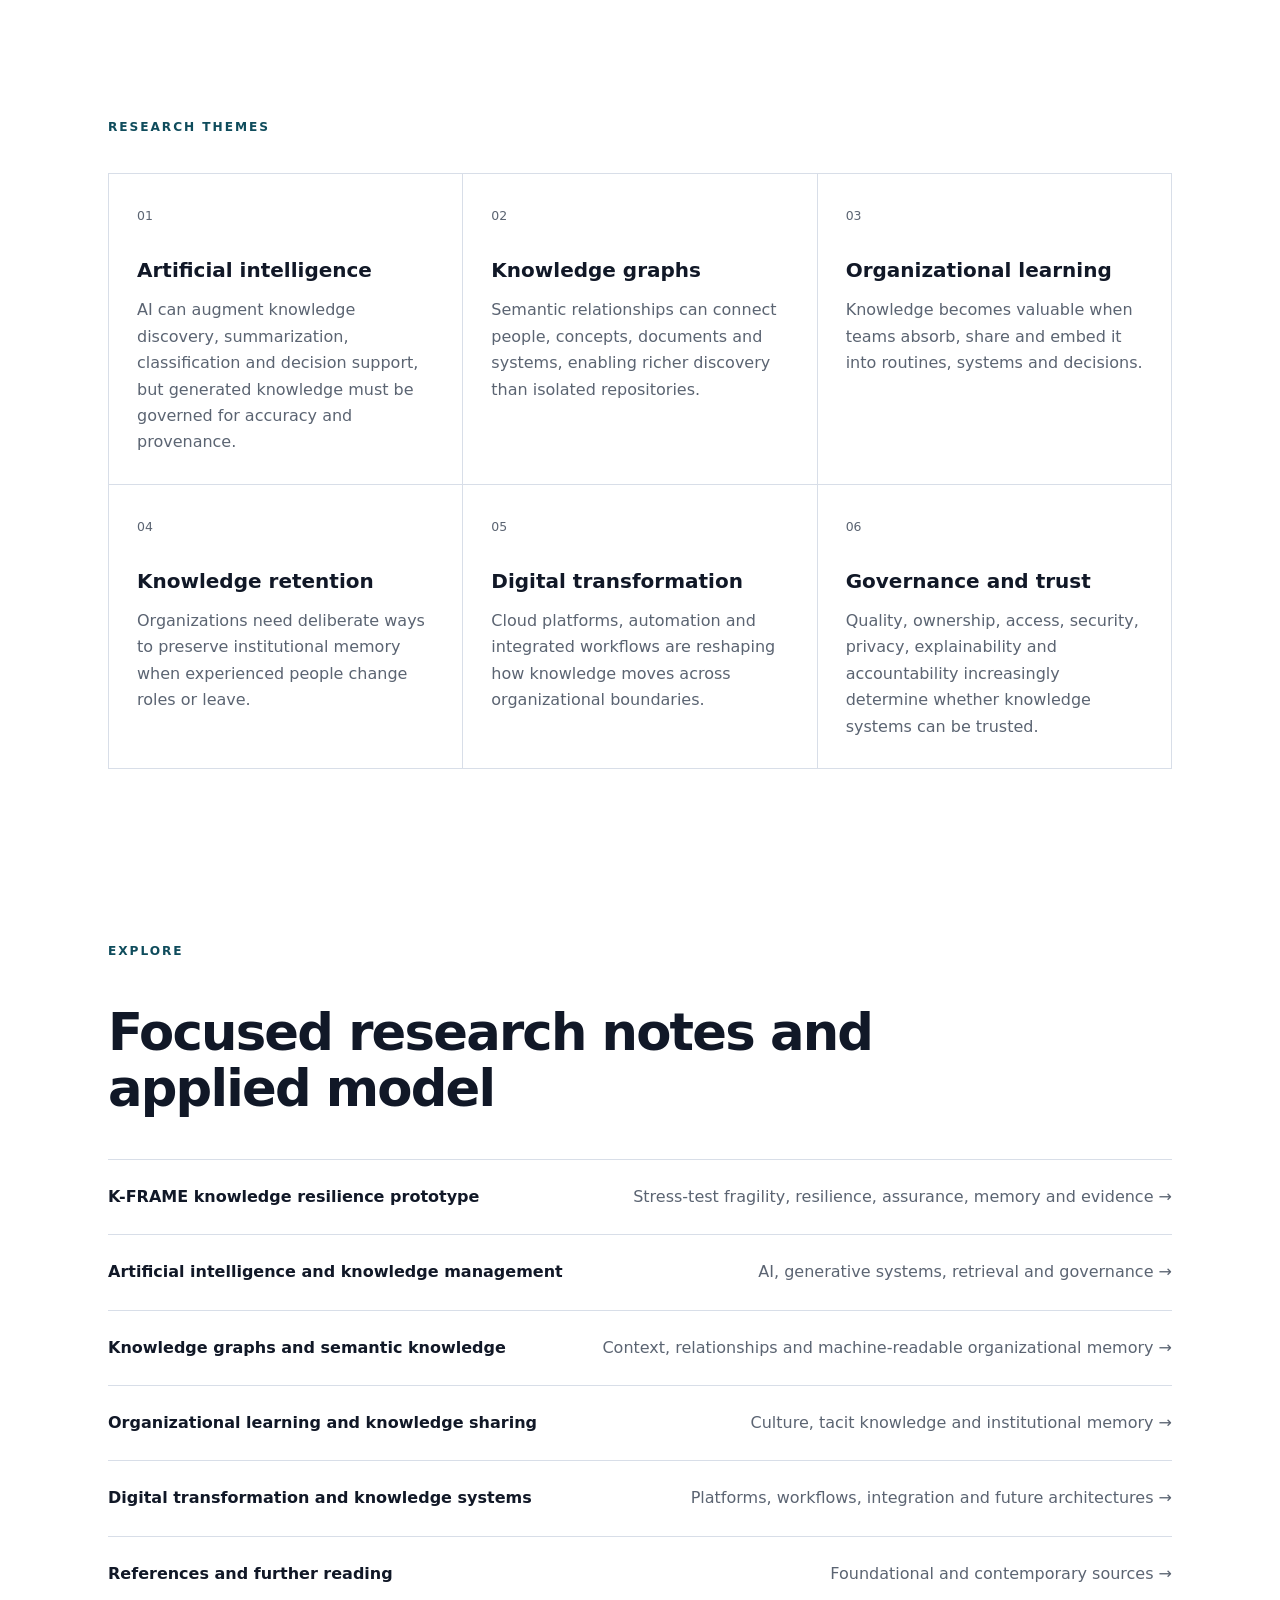
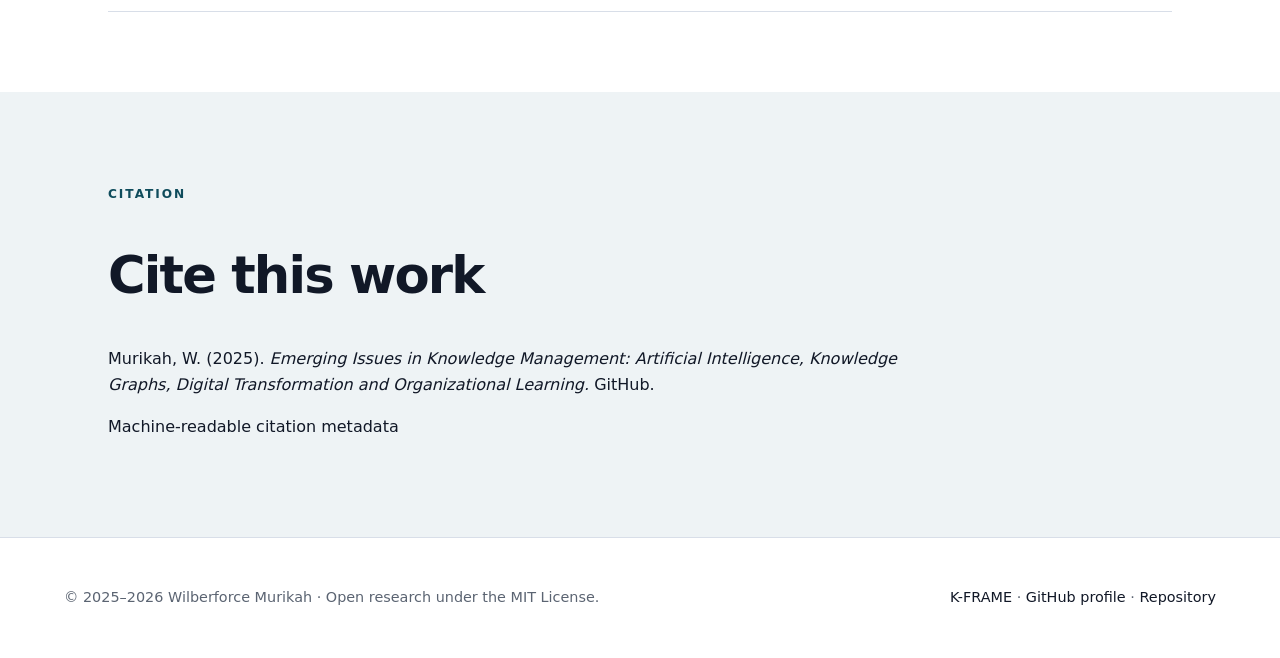
==== commit 2eba7fa5: "Integrate K-FRAME into research site" ====
--- a/docs/index.html
+++ b/docs/index.html
@@ -43,6 +43,7 @@
     <nav aria-label="Primary navigation">
       <a href="#themes">Themes</a>
       <a href="#research">Research</a>
+      <a href="k-frame/">K-FRAME</a>
       <a href="#citation">Cite</a>
       <a href="https://github.com/wmurikah/Emerging-Issues-in-Knowledge-Management">GitHub</a>
     </nav>
@@ -55,6 +56,7 @@
       <p class="dek">Artificial intelligence, knowledge graphs, digital transformation and organizational learning are changing how organizations create, govern, retain and reuse knowledge.</p>
       <div class="actions">
         <a class="primary" href="#research">Explore the research</a>
+        <a class="secondary" href="k-frame/">Open K-FRAME</a>
         <a class="secondary" href="https://github.com/wmurikah/Emerging-Issues-in-Knowledge-Management">View repository</a>
       </div>
       <p class="byline">Wilberforce Murikah · First published March 2025 · Updated September 2026</p>
@@ -81,7 +83,8 @@
 
     <section id="research" class="section research-list">
       <p class="section-label">Explore</p>
-      <h2>Focused research notes</h2>
+      <h2>Focused research notes and applied model</h2>
+      <a href="k-frame/"><strong>K-FRAME knowledge resilience prototype</strong><span>Stress-test fragility, resilience, assurance, memory and evidence →</span></a>
       <a href="artificial-intelligence.html"><strong>Artificial intelligence and knowledge management</strong><span>AI, generative systems, retrieval and governance →</span></a>
       <a href="knowledge-graphs.html"><strong>Knowledge graphs and semantic knowledge</strong><span>Context, relationships and machine-readable organizational memory →</span></a>
       <a href="organizational-learning.html"><strong>Organizational learning and knowledge sharing</strong><span>Culture, tacit knowledge and institutional memory →</span></a>
@@ -99,7 +102,7 @@
 
   <footer>
     <p>© 2025–2026 Wilberforce Murikah · Open research under the MIT License.</p>
-    <p><a href="https://github.com/wmurikah">GitHub profile</a> · <a href="https://github.com/wmurikah/Emerging-Issues-in-Knowledge-Management">Repository</a></p>
+    <p><a href="k-frame/">K-FRAME</a> · <a href="https://github.com/wmurikah">GitHub profile</a> · <a href="https://github.com/wmurikah/Emerging-Issues-in-Knowledge-Management">Repository</a></p>
   </footer>
 </body>
 </html>
--- a/docs/styles.css
+++ b/docs/styles.css
@@ -1,148 +1 @@
-:root {
-  --ink: #0b1220;
-  --muted: #52606d;
-  --paper: #ffffff;
-  --surface: #f6f8fb;
-  --line: #d9e0e8;
-  --accent: #174ea6;
-  --accent-dark: #10386f;
-  --max: 1120px;
-}
-
-* { box-sizing: border-box; }
-html { scroll-behavior: smooth; }
-body {
-  margin: 0;
-  color: var(--ink);
-  background: var(--paper);
-  font-family: Inter, ui-sans-serif, -apple-system, BlinkMacSystemFont, "Segoe UI", sans-serif;
-  line-height: 1.65;
-}
-
-a { color: var(--accent); text-underline-offset: 3px; }
-a:hover { color: var(--accent-dark); }
-
-.skip-link {
-  position: absolute;
-  left: -9999px;
-  top: 0;
-}
-.skip-link:focus {
-  left: 1rem;
-  top: 1rem;
-  z-index: 1000;
-  background: #fff;
-  padding: .75rem 1rem;
-  border: 2px solid var(--ink);
-}
-
-.site-header {
-  border-bottom: 1px solid var(--line);
-  background: rgba(255,255,255,.96);
-  position: sticky;
-  top: 0;
-  z-index: 20;
-}
-.nav {
-  max-width: var(--max);
-  margin: 0 auto;
-  padding: .9rem 1.25rem;
-  display: flex;
-  gap: 1rem;
-  align-items: center;
-  justify-content: space-between;
-}
-.brand { font-weight: 750; color: var(--ink); text-decoration: none; }
-.nav-links { display: flex; gap: 1rem; flex-wrap: wrap; }
-.nav-links a { text-decoration: none; font-size: .95rem; }
-
-.hero {
-  background: linear-gradient(180deg, #f7faff 0%, #ffffff 100%);
-  border-bottom: 1px solid var(--line);
-}
-.hero-inner {
-  max-width: var(--max);
-  margin: 0 auto;
-  padding: 5.25rem 1.25rem 4.5rem;
-}
-.eyebrow {
-  text-transform: uppercase;
-  letter-spacing: .12em;
-  font-size: .78rem;
-  font-weight: 750;
-  color: var(--accent);
-}
-h1 {
-  max-width: 900px;
-  font-size: clamp(2.4rem, 5vw, 4.7rem);
-  line-height: 1.03;
-  letter-spacing: -.045em;
-  margin: .6rem 0 1.2rem;
-}
-.lead {
-  max-width: 800px;
-  font-size: clamp(1.05rem, 1.8vw, 1.3rem);
-  color: var(--muted);
-}
-.meta { color: var(--muted); font-size: .95rem; margin-top: 1.4rem; }
-.actions { display: flex; flex-wrap: wrap; gap: .75rem; margin-top: 1.8rem; }
-.button {
-  display: inline-block;
-  border-radius: 8px;
-  padding: .72rem 1rem;
-  font-weight: 650;
-  text-decoration: none;
-  border: 1px solid var(--line);
-  background: #fff;
-}
-.button.primary { color: #fff; background: var(--accent); border-color: var(--accent); }
-.button.primary:hover { background: var(--accent-dark); color: #fff; }
-
-main { max-width: var(--max); margin: 0 auto; padding: 3.25rem 1.25rem 5rem; }
-section { margin: 0 0 4rem; }
-h2 { font-size: clamp(1.65rem, 3vw, 2.25rem); line-height: 1.18; letter-spacing: -.02em; }
-h3 { line-height: 1.3; }
-.copy { max-width: 820px; }
-.grid {
-  display: grid;
-  grid-template-columns: repeat(3, minmax(0, 1fr));
-  gap: 1rem;
-}
-.card {
-  border: 1px solid var(--line);
-  background: var(--surface);
-  border-radius: 12px;
-  padding: 1.25rem;
-}
-.card h3 { margin-top: 0; }
-.card p { color: var(--muted); }
-.callout {
-  border-left: 4px solid var(--accent);
-  background: var(--surface);
-  padding: 1rem 1.15rem;
-  max-width: 860px;
-}
-.topic-list { columns: 2; column-gap: 2rem; }
-.topic-list li { margin-bottom: .55rem; break-inside: avoid; }
-
-.page-title { max-width: 850px; padding: 3.5rem 0 1rem; }
-.page-title h1 { font-size: clamp(2.2rem, 4vw, 3.8rem); }
-.breadcrumb { font-size: .92rem; color: var(--muted); }
-
-.site-footer { border-top: 1px solid var(--line); background: var(--surface); }
-.footer-inner {
-  max-width: var(--max);
-  margin: 0 auto;
-  padding: 2rem 1.25rem;
-  color: var(--muted);
-  font-size: .92rem;
-}
-
-code { background: var(--surface); padding: .12rem .3rem; border-radius: 4px; }
-
-@media (max-width: 800px) {
-  .grid { grid-template-columns: 1fr; }
-  .nav { align-items: flex-start; flex-direction: column; }
-  .topic-list { columns: 1; }
-  .hero-inner { padding-top: 3.25rem; }
-}
+:root{--ink:#111827;--muted:#5b6472;--paper:#f8fafc;--line:#d8dee8;--accent:#0f4c5c;--soft:#eef3f5}*{box-sizing:border-box}html{scroll-behavior:smooth}body{margin:0;background:#fff;color:var(--ink);font-family:Inter,ui-sans-serif,system-ui,-apple-system,BlinkMacSystemFont,"Segoe UI",sans-serif;line-height:1.65}.site-header{position:sticky;top:0;z-index:10;display:flex;justify-content:space-between;align-items:center;padding:18px clamp(24px,5vw,72px);border-bottom:1px solid rgba(216,222,232,.9);background:rgba(255,255,255,.96);backdrop-filter:blur(14px)}.brand{font-weight:750;letter-spacing:-.02em;color:var(--ink);text-decoration:none}nav{display:flex;gap:22px}nav a,footer a,.citation a{color:var(--ink);text-decoration:none}nav a:hover,footer a:hover,.citation a:hover{text-decoration:underline}.hero{padding:clamp(72px,10vw,140px) clamp(24px,8vw,120px) clamp(70px,9vw,120px);background:linear-gradient(135deg,#f8fafc 0%,#edf4f5 54%,#f7f7f5 100%);border-bottom:1px solid var(--line)}.eyebrow,.section-label{text-transform:uppercase;letter-spacing:.16em;font-size:.76rem;font-weight:750;color:var(--accent)}h1{font-size:clamp(3rem,7vw,6.8rem);line-height:.96;letter-spacing:-.055em;max-width:1100px;margin:.4em 0 .3em}.dek{font-size:clamp(1.15rem,2vw,1.55rem);max-width:820px;color:#374151}.actions{display:flex;gap:12px;flex-wrap:wrap;margin-top:32px}.actions a{display:inline-block;padding:13px 18px;border-radius:999px;text-decoration:none;font-weight:700}.primary{background:var(--ink);color:#fff}.secondary{border:1px solid #aeb8c4;color:var(--ink);background:#fff}.byline{margin-top:36px;color:var(--muted);font-size:.92rem}.intro,.section,.citation{max-width:1120px;margin:0 auto;padding:80px 28px}.intro h2,.section h2,.citation h2{font-size:clamp(2rem,4vw,3.4rem);letter-spacing:-.035em;line-height:1.1;max-width:900px}.intro p:not(.section-label){max-width:830px;font-size:1.08rem;color:#3f4856}.grid{display:grid;grid-template-columns:repeat(3,minmax(0,1fr));gap:1px;background:var(--line);border:1px solid var(--line);margin-top:36px}.grid article{background:#fff;padding:28px;min-height:250px}.grid article span{font-size:.78rem;color:var(--muted)}.grid h3{font-size:1.25rem;margin:26px 0 10px}.grid p{color:var(--muted);margin:0}.research-list>a{display:flex;justify-content:space-between;gap:24px;padding:24px 0;border-top:1px solid var(--line);text-decoration:none;color:var(--ink)}.research-list>a:last-child{border-bottom:1px solid var(--line)}.research-list>a span{color:var(--muted);text-align:right}.citation{background:var(--soft);max-width:none;padding-left:max(28px,calc((100vw - 1064px)/2));padding-right:max(28px,calc((100vw - 1064px)/2))}.citation p{max-width:850px}footer{display:flex;justify-content:space-between;gap:20px;padding:34px clamp(24px,5vw,72px);font-size:.9rem;color:var(--muted);border-top:1px solid var(--line)}@media(max-width:800px){nav{display:none}.grid{grid-template-columns:1fr}.research-list>a,footer{flex-direction:column}.research-list>a span{text-align:left}h1{font-size:3.4rem}}
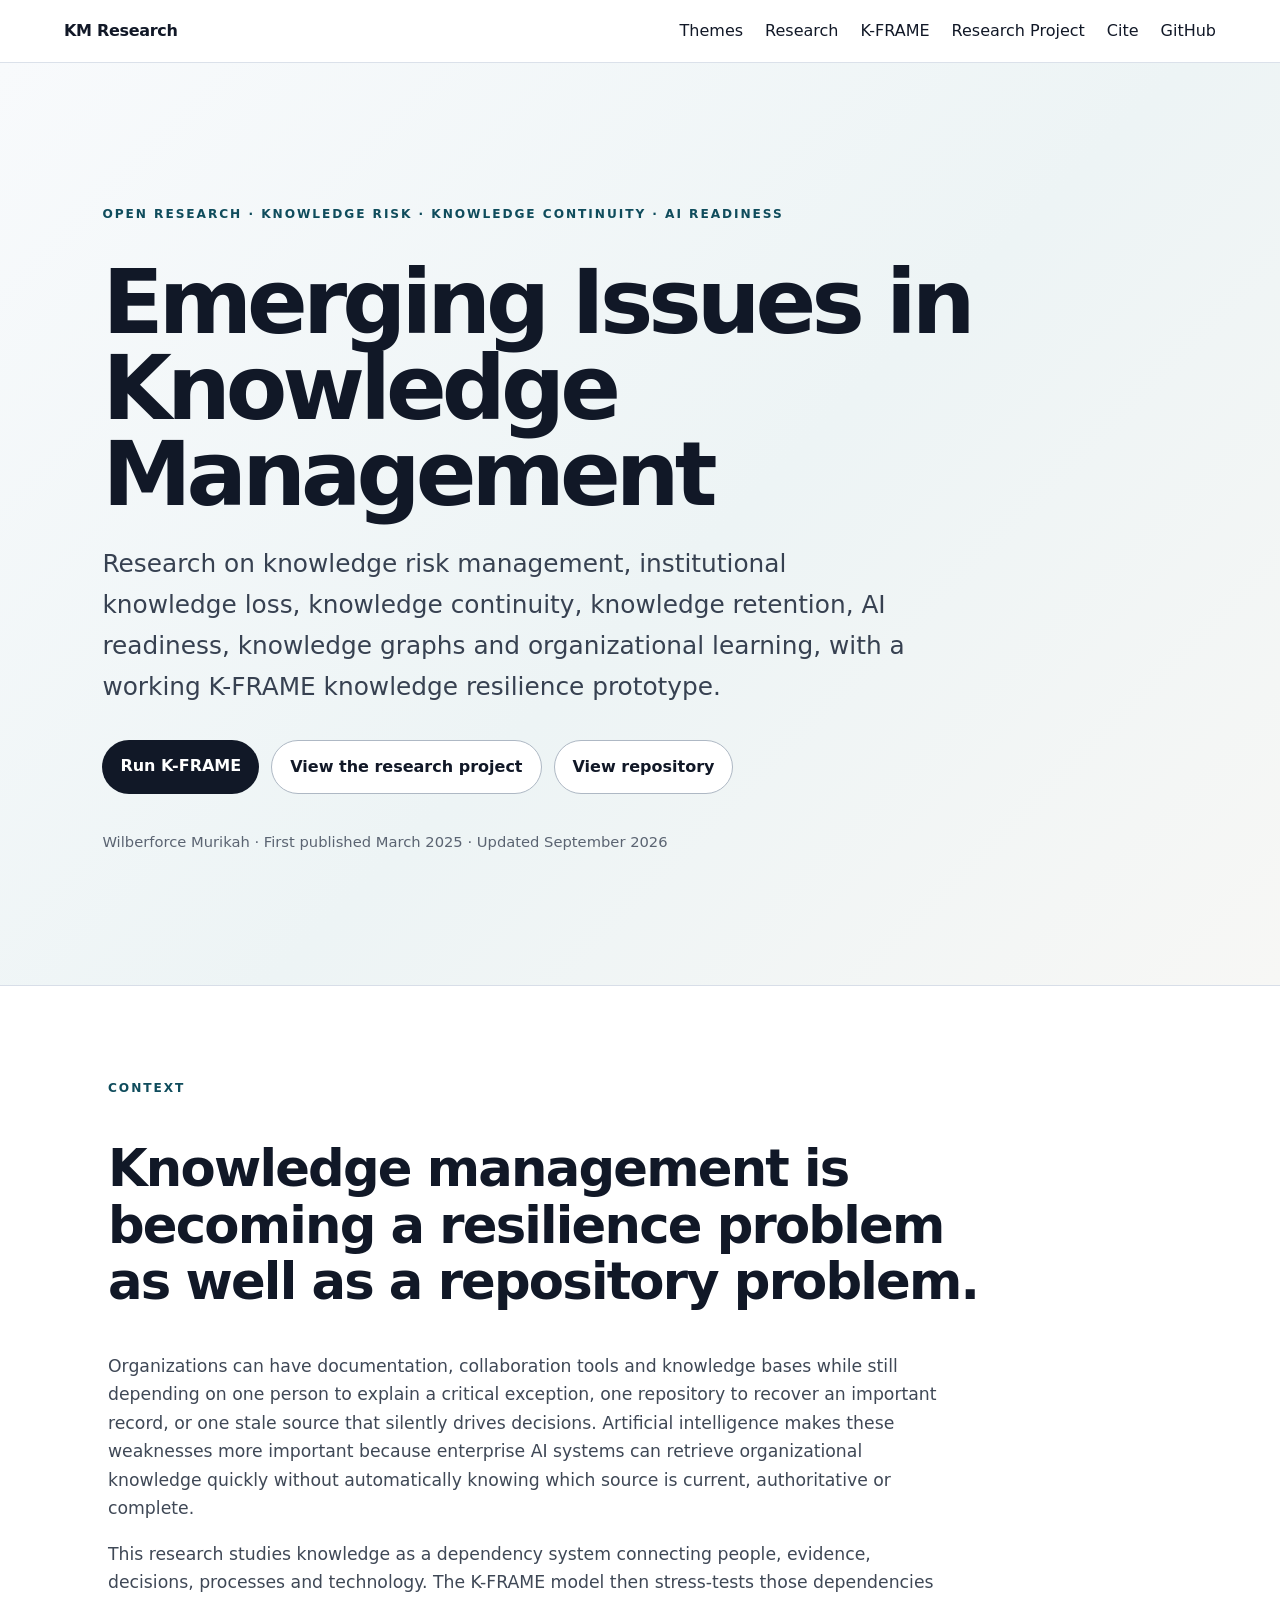
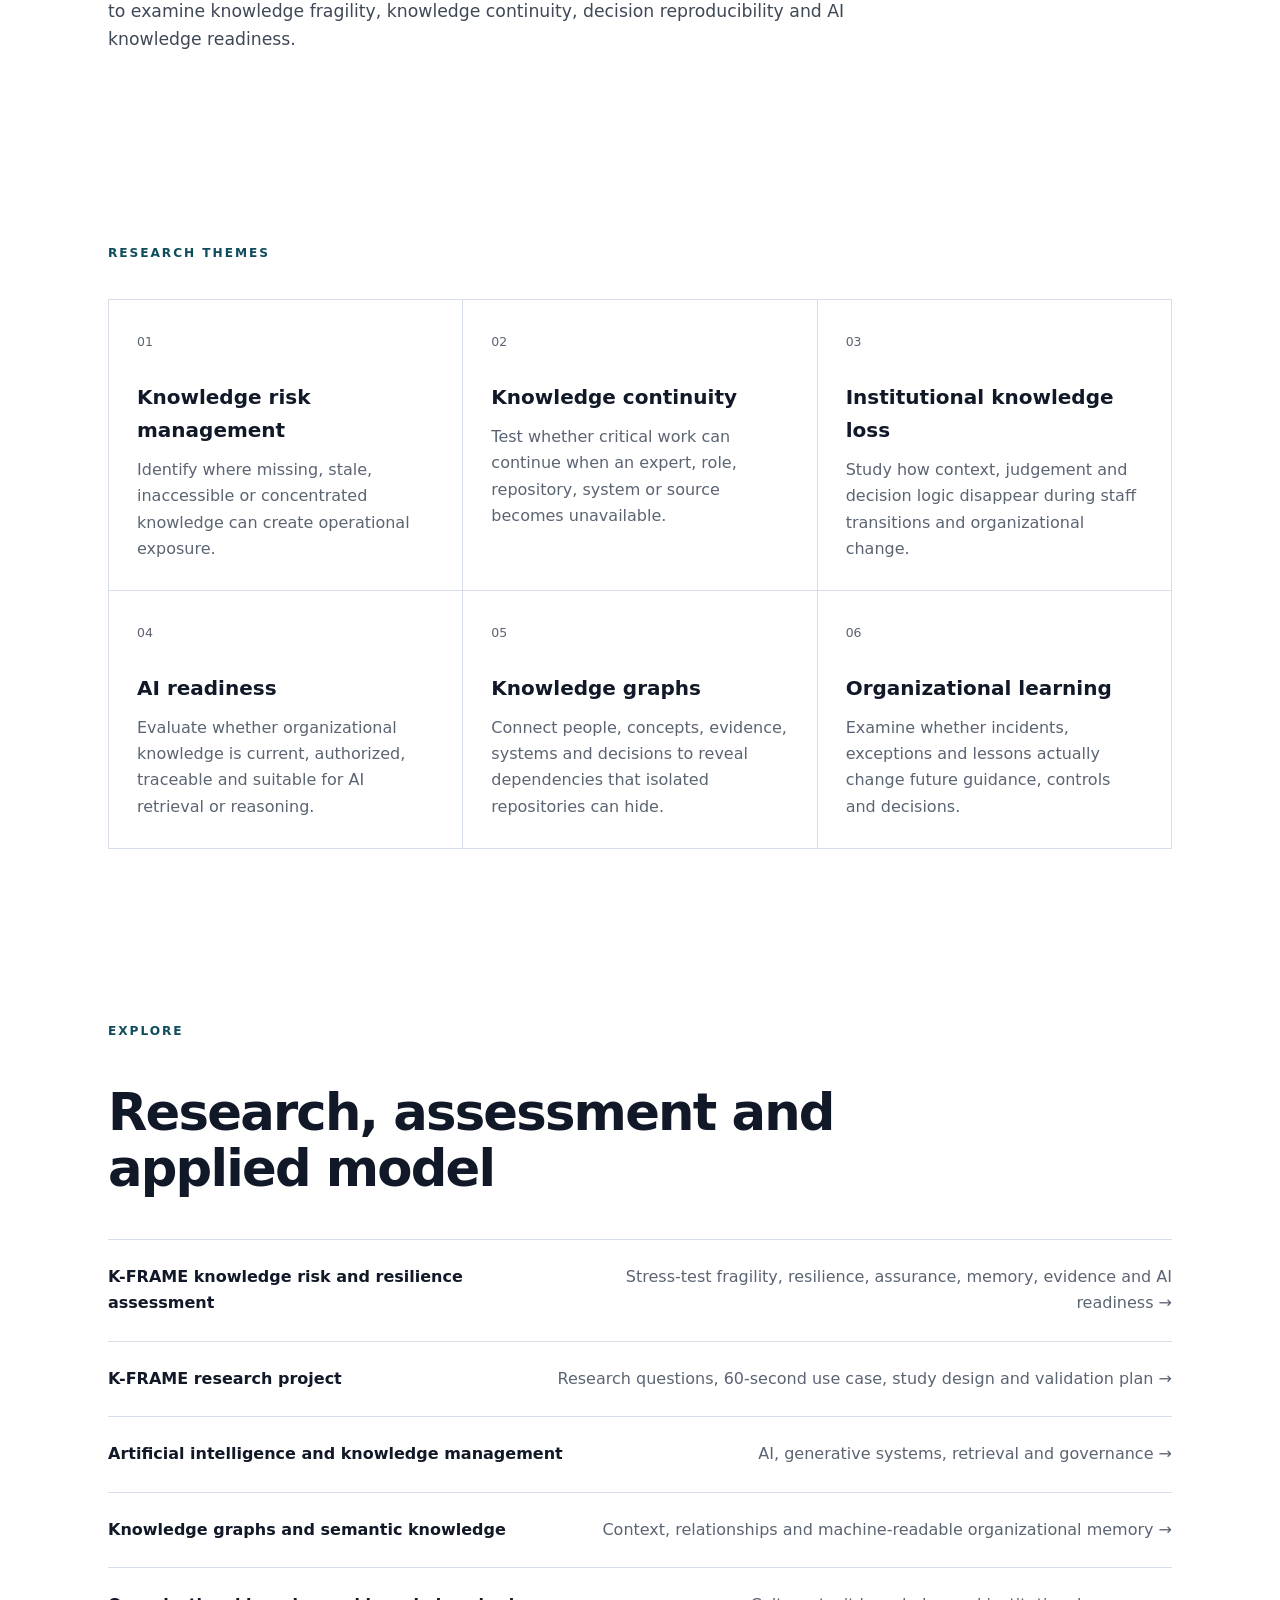
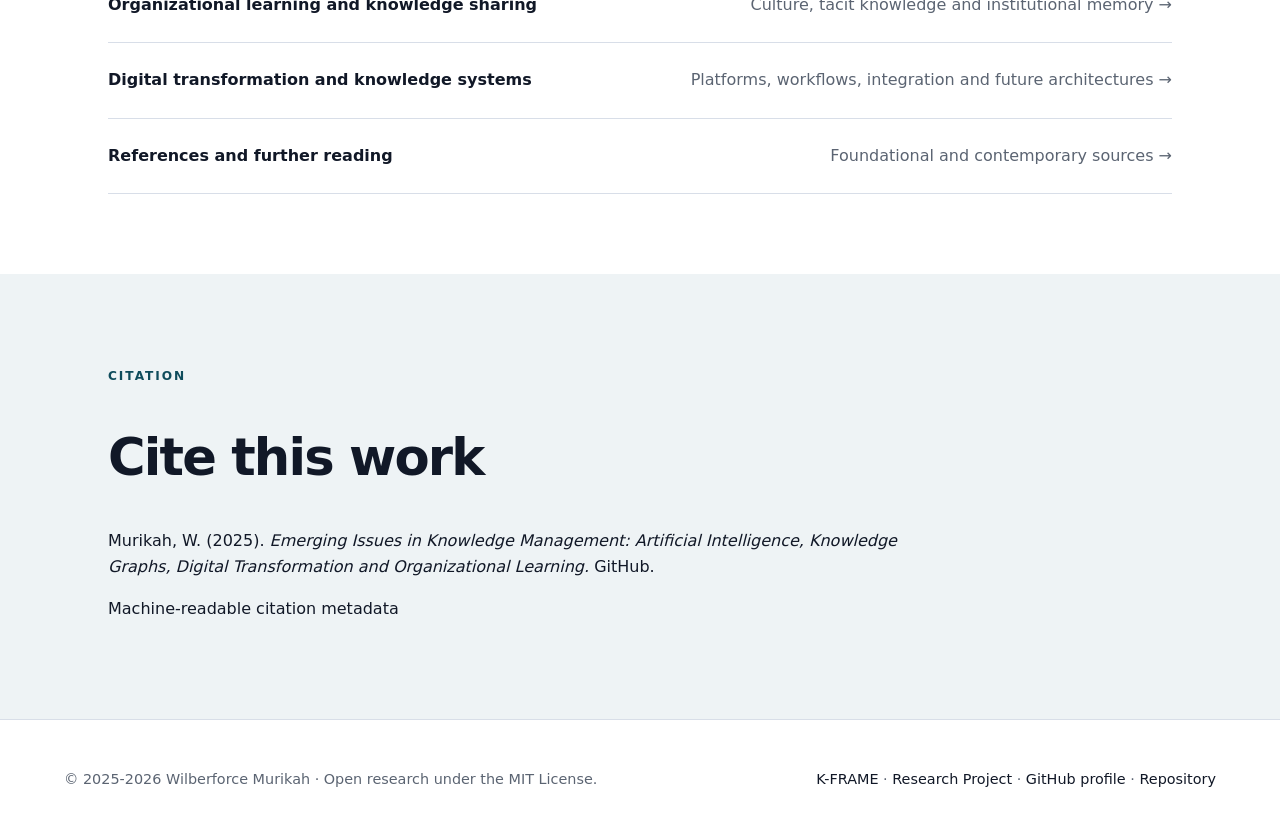
==== commit 8b200879: "Strengthen research site search coverage and K-FRAME discovery" ====
--- a/docs/index.html
+++ b/docs/index.html
@@ -3,16 +3,16 @@
 <head>
   <meta charset="utf-8">
   <meta name="viewport" content="width=device-width,initial-scale=1">
-  <title>Emerging Issues in Knowledge Management | Wilberforce Murikah</title>
-  <meta name="description" content="Research on emerging issues in knowledge management, including artificial intelligence, generative AI, knowledge graphs, digital transformation, organizational learning, knowledge sharing and knowledge retention.">
-  <meta name="keywords" content="knowledge management, emerging issues in knowledge management, artificial intelligence, generative AI, knowledge graphs, digital transformation, organizational learning, knowledge sharing, knowledge retention, information systems">
+  <title>Emerging Issues in Knowledge Management | Knowledge Risk, Continuity and AI Readiness</title>
+  <meta name="description" content="Research on knowledge management, knowledge risk management, knowledge continuity, institutional knowledge loss, knowledge retention, AI readiness, knowledge graphs, organizational learning and the K-FRAME knowledge resilience model.">
+  <meta name="keywords" content="knowledge management, knowledge risk management, knowledge continuity, institutional knowledge loss, knowledge retention, key person risk, AI readiness assessment, artificial intelligence in knowledge management, organizational learning, knowledge governance, knowledge resilience, knowledge graphs">
   <meta name="author" content="Wilberforce Murikah">
   <meta name="robots" content="index,follow,max-image-preview:large">
   <link rel="canonical" href="https://wmurikah.github.io/Emerging-Issues-in-Knowledge-Management/">
   <link rel="stylesheet" href="styles.css">
   <meta property="og:type" content="article">
-  <meta property="og:title" content="Emerging Issues in Knowledge Management">
-  <meta property="og:description" content="Artificial intelligence, knowledge graphs, digital transformation and organizational learning in modern knowledge management.">
+  <meta property="og:title" content="Emerging Issues in Knowledge Management: Knowledge Risk, Continuity and AI Readiness">
+  <meta property="og:description" content="Open research and a working K-FRAME prototype for studying knowledge risk management, institutional knowledge loss, knowledge continuity and AI knowledge readiness.">
   <meta property="og:url" content="https://wmurikah.github.io/Emerging-Issues-in-Knowledge-Management/">
   <meta name="twitter:card" content="summary_large_image">
   <meta name="citation_title" content="Emerging Issues in Knowledge Management: Artificial Intelligence, Knowledge Graphs, Digital Transformation and Organizational Learning">
@@ -32,8 +32,8 @@
     "license":"https://opensource.org/licenses/MIT",
     "url":"https://wmurikah.github.io/Emerging-Issues-in-Knowledge-Management/",
     "sameAs":"https://github.com/wmurikah/Emerging-Issues-in-Knowledge-Management",
-    "keywords":["knowledge management","artificial intelligence","generative AI","knowledge graphs","digital transformation","organizational learning","knowledge sharing","knowledge retention","information systems","knowledge governance"],
-    "abstract":"An open research resource examining how artificial intelligence, generative AI, knowledge graphs, digital transformation, organizational learning and governance are reshaping knowledge management."
+    "keywords":["knowledge management","knowledge risk management","knowledge continuity","institutional knowledge loss","knowledge retention","key person risk","AI readiness assessment","artificial intelligence in knowledge management","knowledge graphs","organizational learning","knowledge governance","knowledge resilience","decision reproducibility"],
+    "abstract":"An open research project examining knowledge risk management, knowledge continuity, institutional knowledge loss, AI readiness, knowledge graphs, organizational learning and the resilience of organizational knowledge under disruption."
   }
   </script>
 </head>
@@ -44,6 +44,7 @@
       <a href="#themes">Themes</a>
       <a href="#research">Research</a>
       <a href="k-frame/">K-FRAME</a>
+      <a href="research-project.html">Research Project</a>
       <a href="#citation">Cite</a>
       <a href="https://github.com/wmurikah/Emerging-Issues-in-Knowledge-Management">GitHub</a>
     </nav>
@@ -51,12 +52,12 @@
 
   <main>
     <section class="hero">
-      <p class="eyebrow">Open research · Knowledge management · Information systems</p>
+      <p class="eyebrow">Open research · Knowledge risk · Knowledge continuity · AI readiness</p>
       <h1>Emerging Issues in<br>Knowledge Management</h1>
-      <p class="dek">Artificial intelligence, knowledge graphs, digital transformation and organizational learning are changing how organizations create, govern, retain and reuse knowledge.</p>
+      <p class="dek">Research on knowledge risk management, institutional knowledge loss, knowledge continuity, knowledge retention, AI readiness, knowledge graphs and organizational learning, with a working K-FRAME knowledge resilience prototype.</p>
       <div class="actions">
-        <a class="primary" href="#research">Explore the research</a>
-        <a class="secondary" href="k-frame/">Open K-FRAME</a>
+        <a class="primary" href="k-frame/">Run K-FRAME</a>
+        <a class="secondary" href="research-project.html">View the research project</a>
         <a class="secondary" href="https://github.com/wmurikah/Emerging-Issues-in-Knowledge-Management">View repository</a>
       </div>
       <p class="byline">Wilberforce Murikah · First published March 2025 · Updated September 2026</p>
@@ -64,27 +65,28 @@
 
     <section class="intro" aria-labelledby="about-heading">
       <p class="section-label">Context</p>
-      <h2 id="about-heading">Knowledge is becoming conversational, connected and machine-assisted.</h2>
-      <p>Traditional knowledge-management systems were designed primarily to capture, store and retrieve documents. Emerging systems increasingly combine semantic relationships, machine learning, large language models, collaboration platforms and automation. These capabilities can make organizational knowledge easier to discover and reuse, while creating new questions about provenance, quality, access, privacy, security, accountability and human judgement.</p>
-      <p>This research resource organizes those issues for students, researchers, information-systems professionals, knowledge-management practitioners and technology leaders.</p>
+      <h2 id="about-heading">Knowledge management is becoming a resilience problem as well as a repository problem.</h2>
+      <p>Organizations can have documentation, collaboration tools and knowledge bases while still depending on one person to explain a critical exception, one repository to recover an important record, or one stale source that silently drives decisions. Artificial intelligence makes these weaknesses more important because enterprise AI systems can retrieve organizational knowledge quickly without automatically knowing which source is current, authoritative or complete.</p>
+      <p>This research studies knowledge as a dependency system connecting people, evidence, decisions, processes and technology. The K-FRAME model then stress-tests those dependencies to examine knowledge fragility, knowledge continuity, decision reproducibility and AI knowledge readiness.</p>
     </section>
 
     <section id="themes" class="section">
       <p class="section-label">Research themes</p>
       <div class="grid">
-        <article><span>01</span><h3>Artificial intelligence</h3><p>AI can augment knowledge discovery, summarization, classification and decision support, but generated knowledge must be governed for accuracy and provenance.</p></article>
-        <article><span>02</span><h3>Knowledge graphs</h3><p>Semantic relationships can connect people, concepts, documents and systems, enabling richer discovery than isolated repositories.</p></article>
-        <article><span>03</span><h3>Organizational learning</h3><p>Knowledge becomes valuable when teams absorb, share and embed it into routines, systems and decisions.</p></article>
-        <article><span>04</span><h3>Knowledge retention</h3><p>Organizations need deliberate ways to preserve institutional memory when experienced people change roles or leave.</p></article>
-        <article><span>05</span><h3>Digital transformation</h3><p>Cloud platforms, automation and integrated workflows are reshaping how knowledge moves across organizational boundaries.</p></article>
-        <article><span>06</span><h3>Governance and trust</h3><p>Quality, ownership, access, security, privacy, explainability and accountability increasingly determine whether knowledge systems can be trusted.</p></article>
+        <article><span>01</span><h3>Knowledge risk management</h3><p>Identify where missing, stale, inaccessible or concentrated knowledge can create operational exposure.</p></article>
+        <article><span>02</span><h3>Knowledge continuity</h3><p>Test whether critical work can continue when an expert, role, repository, system or source becomes unavailable.</p></article>
+        <article><span>03</span><h3>Institutional knowledge loss</h3><p>Study how context, judgement and decision logic disappear during staff transitions and organizational change.</p></article>
+        <article><span>04</span><h3>AI readiness</h3><p>Evaluate whether organizational knowledge is current, authorized, traceable and suitable for AI retrieval or reasoning.</p></article>
+        <article><span>05</span><h3>Knowledge graphs</h3><p>Connect people, concepts, evidence, systems and decisions to reveal dependencies that isolated repositories can hide.</p></article>
+        <article><span>06</span><h3>Organizational learning</h3><p>Examine whether incidents, exceptions and lessons actually change future guidance, controls and decisions.</p></article>
       </div>
     </section>
 
     <section id="research" class="section research-list">
       <p class="section-label">Explore</p>
-      <h2>Focused research notes and applied model</h2>
-      <a href="k-frame/"><strong>K-FRAME knowledge resilience prototype</strong><span>Stress-test fragility, resilience, assurance, memory and evidence →</span></a>
+      <h2>Research, assessment and applied model</h2>
+      <a href="k-frame/"><strong>K-FRAME knowledge risk and resilience assessment</strong><span>Stress-test fragility, resilience, assurance, memory, evidence and AI readiness →</span></a>
+      <a href="research-project.html"><strong>K-FRAME research project</strong><span>Research questions, 60-second use case, study design and validation plan →</span></a>
       <a href="artificial-intelligence.html"><strong>Artificial intelligence and knowledge management</strong><span>AI, generative systems, retrieval and governance →</span></a>
       <a href="knowledge-graphs.html"><strong>Knowledge graphs and semantic knowledge</strong><span>Context, relationships and machine-readable organizational memory →</span></a>
       <a href="organizational-learning.html"><strong>Organizational learning and knowledge sharing</strong><span>Culture, tacit knowledge and institutional memory →</span></a>
@@ -101,8 +103,8 @@
   </main>
 
   <footer>
-    <p>© 2025–2026 Wilberforce Murikah · Open research under the MIT License.</p>
-    <p><a href="k-frame/">K-FRAME</a> · <a href="https://github.com/wmurikah">GitHub profile</a> · <a href="https://github.com/wmurikah/Emerging-Issues-in-Knowledge-Management">Repository</a></p>
+    <p>© 2025-2026 Wilberforce Murikah · Open research under the MIT License.</p>
+    <p><a href="k-frame/">K-FRAME</a> · <a href="research-project.html">Research Project</a> · <a href="https://github.com/wmurikah">GitHub profile</a> · <a href="https://github.com/wmurikah/Emerging-Issues-in-Knowledge-Management">Repository</a></p>
   </footer>
 </body>
 </html>
